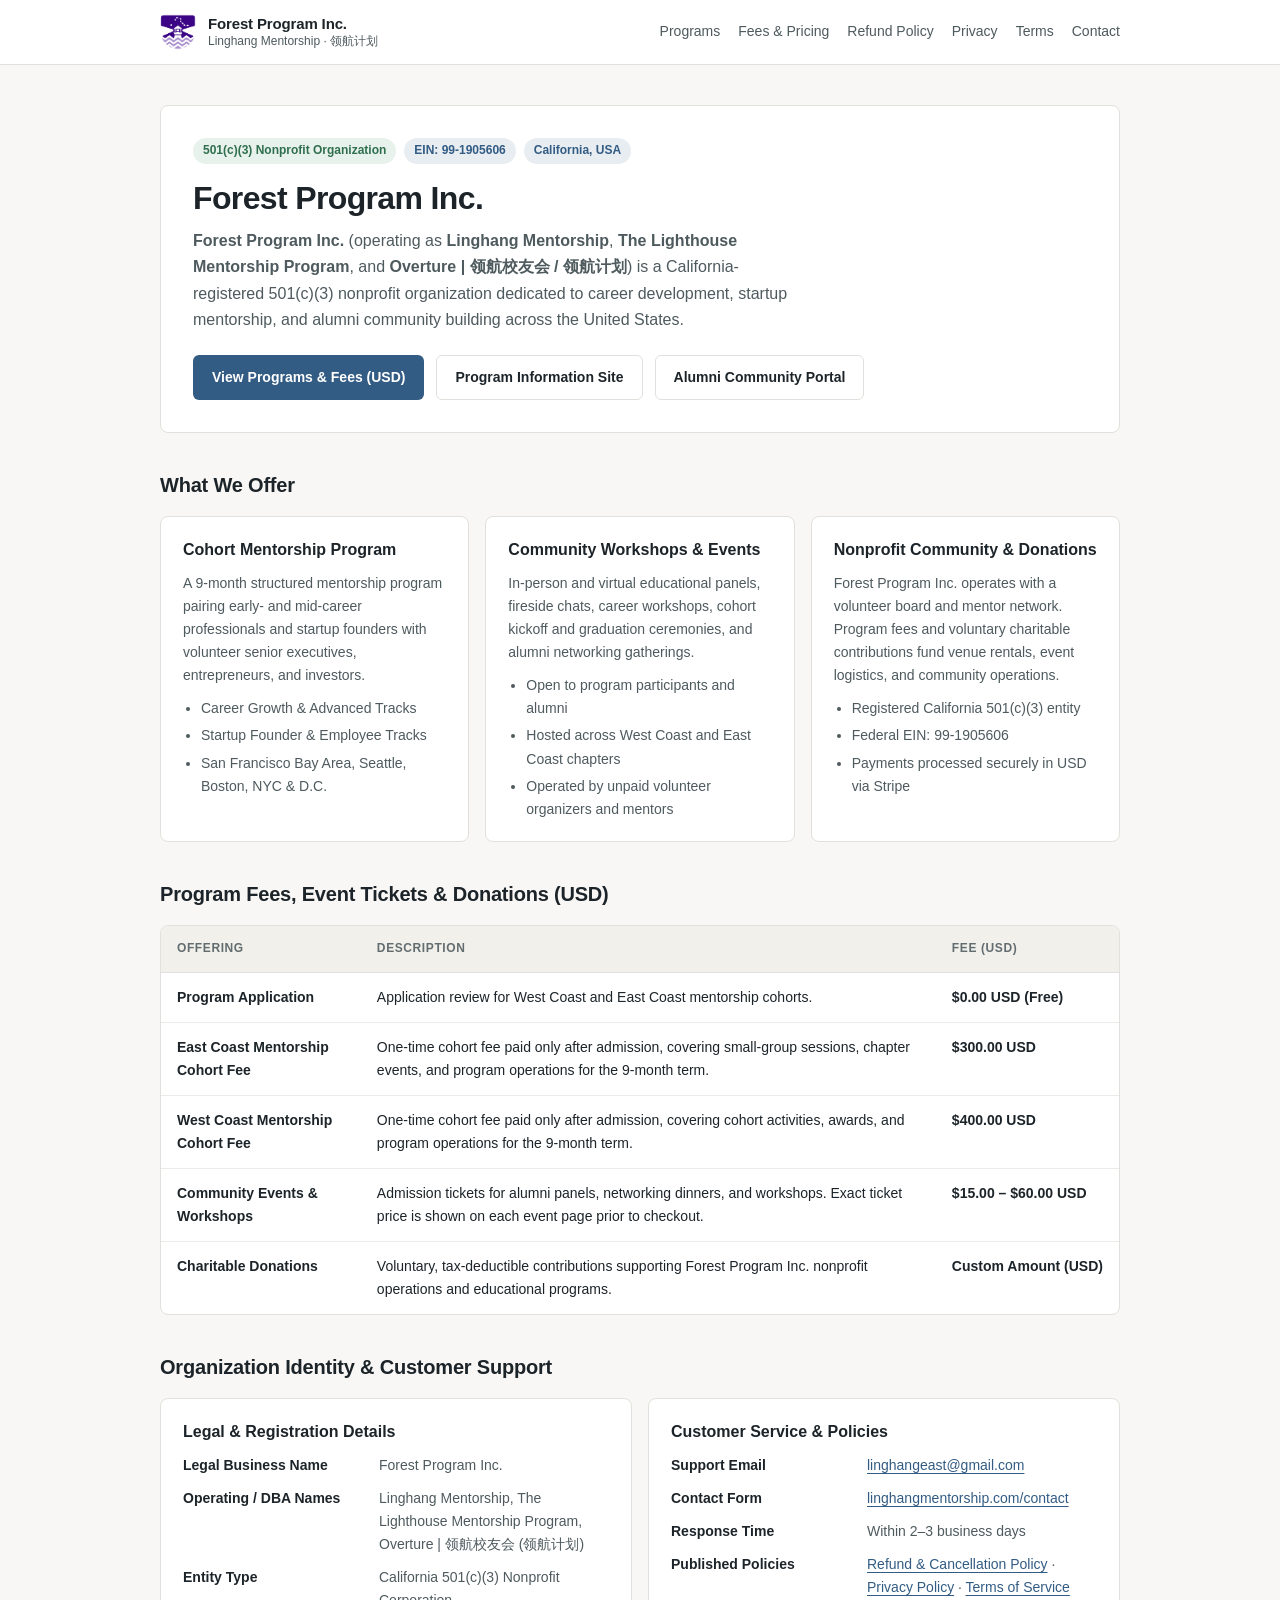
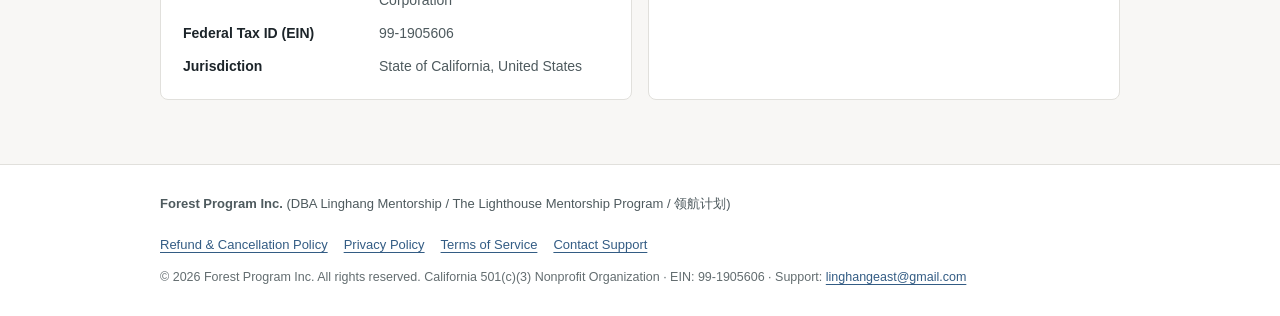
==== index.html @ e6469008 "feat: add public organization website for Stripe verification" ====
<!doctype html>
<html lang="en">
  <head>
    <meta charset="UTF-8" />
    <meta name="viewport" content="width=device-width, initial-scale=1.0" />
    <title>Forest Program Inc. (Linghang Mentorship / 领航计划) — Official Organization Page</title>
    <meta
      name="description"
      content="Forest Program Inc. (DBA Linghang Mentorship / The Lighthouse Mentorship Program / Overture) is a California-registered 501(c)(3) nonprofit organization (EIN: 99-1905606) providing career mentorship programs, educational workshops, and alumni community events."
    />
    <meta name="theme-color" content="#335C84" />
    <link rel="icon" type="image/png" href="assets/lh-web-logo.png" />
    <link rel="stylesheet" href="styles.css" />
  </head>
  <body>
    <header class="site-header">
      <div class="container header-inner">
        <a class="brand" href="index.html" aria-label="Forest Program Inc. Home">
          <img src="assets/lh-web-logo.png" alt="Forest Program Inc. / Linghang Mentorship logo" width="36" height="36" />
          <span class="brand-text">
            <span class="brand-legal">Forest Program Inc.</span>
            <span class="brand-dba">Linghang Mentorship · 领航计划</span>
          </span>
        </a>
        <nav class="site-nav" aria-label="Primary navigation">
          <a href="#programs">Programs</a>
          <a href="#pricing">Fees &amp; Pricing</a>
          <a href="refund.html">Refund Policy</a>
          <a href="privacy.html">Privacy</a>
          <a href="terms.html">Terms</a>
          <a href="#contact">Contact</a>
        </nav>
      </div>
    </header>

    <main class="container">
      <section class="hero" aria-labelledby="hero-title">
        <div class="badge-row">
          <span class="badge verified">501(c)(3) Nonprofit Organization</span>
          <span class="badge">EIN: 99-1905606</span>
          <span class="badge">California, USA</span>
        </div>
        <h1 id="hero-title">Forest Program Inc.</h1>
        <p class="lead">
          <strong>Forest Program Inc.</strong> (operating as <strong>Linghang Mentorship</strong>,
          <strong>The Lighthouse Mentorship Program</strong>, and <strong>Overture | 领航校友会 / 领航计划</strong>) is a
          California-registered 501(c)(3) nonprofit organization dedicated to career development, startup mentorship, and
          alumni community building across the United States.
        </p>
        <div class="actions">
          <a class="button button-primary" href="#pricing">View Programs &amp; Fees (USD)</a>
          <a class="button button-secondary" href="https://www.linghangmentorship.com/" target="_blank" rel="noopener noreferrer">
            Program Information Site
          </a>
          <a class="button button-secondary" href="https://app.linghangmentorship.org/" target="_blank" rel="noopener noreferrer">
            Alumni Community Portal
          </a>
        </div>
      </section>

      <section class="section" id="programs" aria-labelledby="programs-title">
        <h2 class="section-title" id="programs-title">What We Offer</h2>
        <div class="grid-3">
          <article class="card">
            <h3>Cohort Mentorship Program</h3>
            <p>
              A 9-month structured mentorship program pairing early- and mid-career professionals and startup founders
              with volunteer senior executives, entrepreneurs, and investors.
            </p>
            <ul>
              <li>Career Growth &amp; Advanced Tracks</li>
              <li>Startup Founder &amp; Employee Tracks</li>
              <li>San Francisco Bay Area, Seattle, Boston, NYC &amp; D.C.</li>
            </ul>
          </article>

          <article class="card">
            <h3>Community Workshops &amp; Events</h3>
            <p>
              In-person and virtual educational panels, fireside chats, career workshops, cohort kickoff and graduation
              ceremonies, and alumni networking gatherings.
            </p>
            <ul>
              <li>Open to program participants and alumni</li>
              <li>Hosted across West Coast and East Coast chapters</li>
              <li>Operated by unpaid volunteer organizers and mentors</li>
            </ul>
          </article>

          <article class="card">
            <h3>Nonprofit Community &amp; Donations</h3>
            <p>
              Forest Program Inc. operates with a volunteer board and mentor network. Program fees and voluntary
              charitable contributions fund venue rentals, event logistics, and community operations.
            </p>
            <ul>
              <li>Registered California 501(c)(3) entity</li>
              <li>Federal EIN: 99-1905606</li>
              <li>Payments processed securely in USD via Stripe</li>
            </ul>
          </article>
        </div>
      </section>

      <section class="section" id="pricing" aria-labelledby="pricing-title">
        <h2 class="section-title" id="pricing-title">Program Fees, Event Tickets &amp; Donations (USD)</h2>
        <div class="table-wrap">
          <table>
            <thead>
              <tr>
                <th scope="col">Offering</th>
                <th scope="col">Description</th>
                <th scope="col">Fee (USD)</th>
              </tr>
            </thead>
            <tbody>
              <tr>
                <td><strong>Program Application</strong></td>
                <td>Application review for West Coast and East Coast mentorship cohorts.</td>
                <td class="price">$0.00 USD (Free)</td>
              </tr>
              <tr>
                <td><strong>East Coast Mentorship Cohort Fee</strong></td>
                <td>
                  One-time cohort fee paid only after admission, covering small-group sessions, chapter events, and
                  program operations for the 9-month term.
                </td>
                <td class="price">$300.00 USD</td>
              </tr>
              <tr>
                <td><strong>West Coast Mentorship Cohort Fee</strong></td>
                <td>
                  One-time cohort fee paid only after admission, covering cohort activities, awards, and program
                  operations for the 9-month term.
                </td>
                <td class="price">$400.00 USD</td>
              </tr>
              <tr>
                <td><strong>Community Events &amp; Workshops</strong></td>
                <td>
                  Admission tickets for alumni panels, networking dinners, and workshops. Exact ticket price is shown
                  on each event page prior to checkout.
                </td>
                <td class="price">$15.00 – $60.00 USD</td>
              </tr>
              <tr>
                <td><strong>Charitable Donations</strong></td>
                <td>
                  Voluntary, tax-deductible contributions supporting Forest Program Inc. nonprofit operations and
                  educational programs.
                </td>
                <td class="price">Custom Amount (USD)</td>
              </tr>
            </tbody>
          </table>
        </div>
      </section>

      <section class="section" id="contact" aria-labelledby="contact-title">
        <h2 class="section-title" id="contact-title">Organization Identity &amp; Customer Support</h2>
        <div class="grid-2">
          <div class="card">
            <h3>Legal &amp; Registration Details</h3>
            <dl class="meta-list">
              <dt>Legal Business Name</dt>
              <dd>Forest Program Inc.</dd>

              <dt>Operating / DBA Names</dt>
              <dd>Linghang Mentorship, The Lighthouse Mentorship Program, Overture | 领航校友会 (领航计划)</dd>

              <dt>Entity Type</dt>
              <dd>California 501(c)(3) Nonprofit Corporation</dd>

              <dt>Federal Tax ID (EIN)</dt>
              <dd>99-1905606</dd>

              <dt>Jurisdiction</dt>
              <dd>State of California, United States</dd>
            </dl>
          </div>

          <div class="card">
            <h3>Customer Service &amp; Policies</h3>
            <dl class="meta-list">
              <dt>Support Email</dt>
              <dd><a href="mailto:linghangeast@gmail.com">linghangeast@gmail.com</a></dd>

              <dt>Contact Form</dt>
              <dd>
                <a href="https://www.linghangmentorship.com/contact" target="_blank" rel="noopener noreferrer">
                  linghangmentorship.com/contact
                </a>
              </dd>

              <dt>Response Time</dt>
              <dd>Within 2–3 business days</dd>

              <dt>Published Policies</dt>
              <dd>
                <a href="refund.html">Refund &amp; Cancellation Policy</a> ·
                <a href="privacy.html">Privacy Policy</a> ·
                <a href="terms.html">Terms of Service</a>
              </dd>
            </dl>
          </div>
        </div>
      </section>
    </main>

    <footer class="site-footer">
      <div class="container footer-inner">
        <div class="footer-top">
          <div>
            <strong>Forest Program Inc.</strong> (DBA Linghang Mentorship / The Lighthouse Mentorship Program / 领航计划)
          </div>
          <nav class="footer-links" aria-label="Legal and policy links">
            <a href="refund.html">Refund &amp; Cancellation Policy</a>
            <a href="privacy.html">Privacy Policy</a>
            <a href="terms.html">Terms of Service</a>
            <a href="index.html#contact">Contact Support</a>
          </nav>
        </div>
        <div class="footer-legal">
          &copy; 2026 Forest Program Inc. All rights reserved. California 501(c)(3) Nonprofit Organization · EIN: 99-1905606
          · Support: <a href="mailto:linghangeast@gmail.com">linghangeast@gmail.com</a>
        </div>
      </div>
    </footer>
  </body>
</html>
---- styles.css ----
:root {
  --bg: #f8f7f5;
  --surface: #ffffff;
  --surface-sunken: #f1f0eb;
  --border: #e1e0dc;
  --border-soft: #ecebe7;
  --text: #1c2429;
  --text-soft: #4e5a5e;
  --text-faint: #636d70;
  --text-on-fill: #ffffff;
  --brand: #335c84;
  --brand-hover: #294d70;
  --brand-tint: #e8edf2;
  --verified: #2f6f4e;
  --verified-tint: #e8f2ec;
  --radius: 8px;
  --max-width: 960px;
}

*,
*::before,
*::after {
  box-sizing: border-box;
}

html {
  scroll-behavior: smooth;
}

body {
  margin: 0;
  background: var(--bg);
  color: var(--text);
  font-family: -apple-system, BlinkMacSystemFont, "Segoe UI", Roboto, "Helvetica Neue", Arial, "PingFang SC", "Noto Sans SC", sans-serif;
  font-size: 15px;
  line-height: 1.65;
  -webkit-font-smoothing: antialiased;
}

a {
  color: var(--brand);
  text-decoration: underline;
  text-underline-offset: 3px;
}

a:hover {
  color: var(--brand-hover);
}

a:focus-visible,
button:focus-visible {
  outline: 2px solid var(--brand);
  outline-offset: 2px;
}

.container {
  width: min(var(--max-width), 100% - 32px);
  margin-inline: auto;
}

/* Header */
.site-header {
  background: var(--surface);
  border-bottom: 1px solid var(--border);
  position: sticky;
  top: 0;
  z-index: 10;
}

.header-inner {
  display: flex;
  align-items: center;
  justify-content: space-between;
  gap: 20px;
  min-height: 64px;
  flex-wrap: wrap;
  padding-block: 10px;
}

.brand {
  display: inline-flex;
  align-items: center;
  gap: 12px;
  text-decoration: none;
  color: var(--text);
}

.brand img {
  width: 36px;
  height: 36px;
  border-radius: 6px;
  display: block;
}

.brand-text {
  display: flex;
  flex-direction: column;
  line-height: 1.25;
}

.brand-legal {
  font-weight: 700;
  font-size: 15px;
  letter-spacing: -0.01em;
}

.brand-dba {
  font-size: 12px;
  color: var(--text-soft);
}

.site-nav {
  display: flex;
  align-items: center;
  gap: 18px;
  flex-wrap: wrap;
}

.site-nav a {
  text-decoration: none;
  color: var(--text-soft);
  font-size: 14px;
  font-weight: 500;
}

.site-nav a:hover,
.site-nav a[aria-current="page"] {
  color: var(--brand);
}

/* Main */
main {
  padding-block: 40px 64px;
}

.hero {
  background: var(--surface);
  border: 1px solid var(--border);
  border-radius: var(--radius);
  padding: 32px;
  margin-bottom: 32px;
}

.badge-row {
  display: flex;
  flex-wrap: wrap;
  gap: 8px;
  margin-bottom: 14px;
}

.badge {
  display: inline-flex;
  align-items: center;
  padding: 3px 10px;
  border-radius: 999px;
  font-size: 12px;
  font-weight: 600;
  background: var(--brand-tint);
  color: var(--brand);
}

.badge.verified {
  background: var(--verified-tint);
  color: var(--verified);
}

h1 {
  margin: 0 0 10px;
  font-size: clamp(24px, 3.2vw, 32px);
  line-height: 1.25;
  letter-spacing: -0.02em;
}

.lead {
  margin: 0 0 22px;
  font-size: 16px;
  color: var(--text-soft);
  max-width: 68ch;
}

.actions {
  display: flex;
  flex-wrap: wrap;
  gap: 12px;
}

.button {
  display: inline-flex;
  align-items: center;
  justify-content: center;
  padding: 10px 18px;
  border-radius: 6px;
  font-size: 14px;
  font-weight: 600;
  text-decoration: none;
  border: 1px solid transparent;
}

.button-primary {
  background: var(--brand);
  color: var(--text-on-fill);
}

.button-primary:hover {
  background: var(--brand-hover);
  color: var(--text-on-fill);
}

.button-secondary {
  background: var(--surface);
  border-color: var(--border);
  color: var(--text);
}

.button-secondary:hover {
  border-color: var(--brand);
  color: var(--brand);
}

/* Sections */
.section {
  margin-top: 36px;
}

.section-title {
  margin: 0 0 14px;
  font-size: 20px;
  letter-spacing: -0.01em;
}

.grid-3 {
  display: grid;
  grid-template-columns: repeat(3, minmax(0, 1fr));
  gap: 16px;
}

.grid-2 {
  display: grid;
  grid-template-columns: repeat(2, minmax(0, 1fr));
  gap: 16px;
}

.card {
  background: var(--surface);
  border: 1px solid var(--border);
  border-radius: var(--radius);
  padding: 20px 22px;
}

.card h3 {
  margin: 0 0 8px;
  font-size: 16px;
}

.card p {
  margin: 0;
  color: var(--text-soft);
  font-size: 14px;
}

.card ul {
  margin: 10px 0 0;
  padding-left: 18px;
  color: var(--text-soft);
  font-size: 14px;
}

.card li + li {
  margin-top: 4px;
}

/* Table */
.table-wrap {
  background: var(--surface);
  border: 1px solid var(--border);
  border-radius: var(--radius);
  overflow-x: auto;
}

table {
  width: 100%;
  border-collapse: collapse;
  font-size: 14px;
}

th,
td {
  padding: 13px 16px;
  text-align: left;
  vertical-align: top;
  border-bottom: 1px solid var(--border-soft);
}

th {
  font-size: 12px;
  font-weight: 700;
  text-transform: uppercase;
  letter-spacing: 0.05em;
  color: var(--text-faint);
  background: var(--surface-sunken);
  border-bottom: 1px solid var(--border);
}

tr:last-child td {
  border-bottom: none;
}

.price {
  font-weight: 600;
  white-space: nowrap;
  color: var(--text);
}

/* Key-Value Contact / Entity Card */
.meta-list {
  display: grid;
  grid-template-columns: 180px 1fr;
  gap: 10px 16px;
  margin: 0;
}

.meta-list dt {
  font-weight: 600;
  color: var(--text);
  font-size: 14px;
}

.meta-list dd {
  margin: 0;
  color: var(--text-soft);
  font-size: 14px;
}

/* Policy Document Pages */
.doc-article {
  background: var(--surface);
  border: 1px solid var(--border);
  border-radius: var(--radius);
  padding: 32px;
}

.doc-meta {
  font-size: 13px;
  color: var(--text-faint);
  margin: 0 0 24px;
  padding-bottom: 16px;
  border-bottom: 1px solid var(--border-soft);
}

.doc-article h2 {
  margin: 26px 0 8px;
  font-size: 18px;
}

.doc-article p,
.doc-article ul {
  margin: 0 0 12px;
  color: var(--text-soft);
}

.doc-article ul {
  padding-left: 20px;
}

.doc-article li + li {
  margin-top: 6px;
}

/* Footer */
.site-footer {
  border-top: 1px solid var(--border);
  background: var(--surface);
  padding-block: 28px;
  font-size: 13px;
  color: var(--text-soft);
}

.footer-inner {
  display: flex;
  flex-direction: column;
  gap: 12px;
}

.footer-top {
  display: flex;
  justify-content: space-between;
  align-items: flex-start;
  gap: 20px;
  flex-wrap: wrap;
}

.footer-links {
  display: flex;
  flex-wrap: wrap;
  gap: 16px;
}

.footer-legal {
  color: var(--text-faint);
  font-size: 12.5px;
}

@media (max-width: 760px) {
  .grid-3,
  .grid-2 {
    grid-template-columns: 1fr;
  }

  .hero,
  .doc-article {
    padding: 22px;
  }

  .meta-list {
    grid-template-columns: 1fr;
    gap: 4px;
  }

  .meta-list dt {
    margin-top: 10px;
  }
}
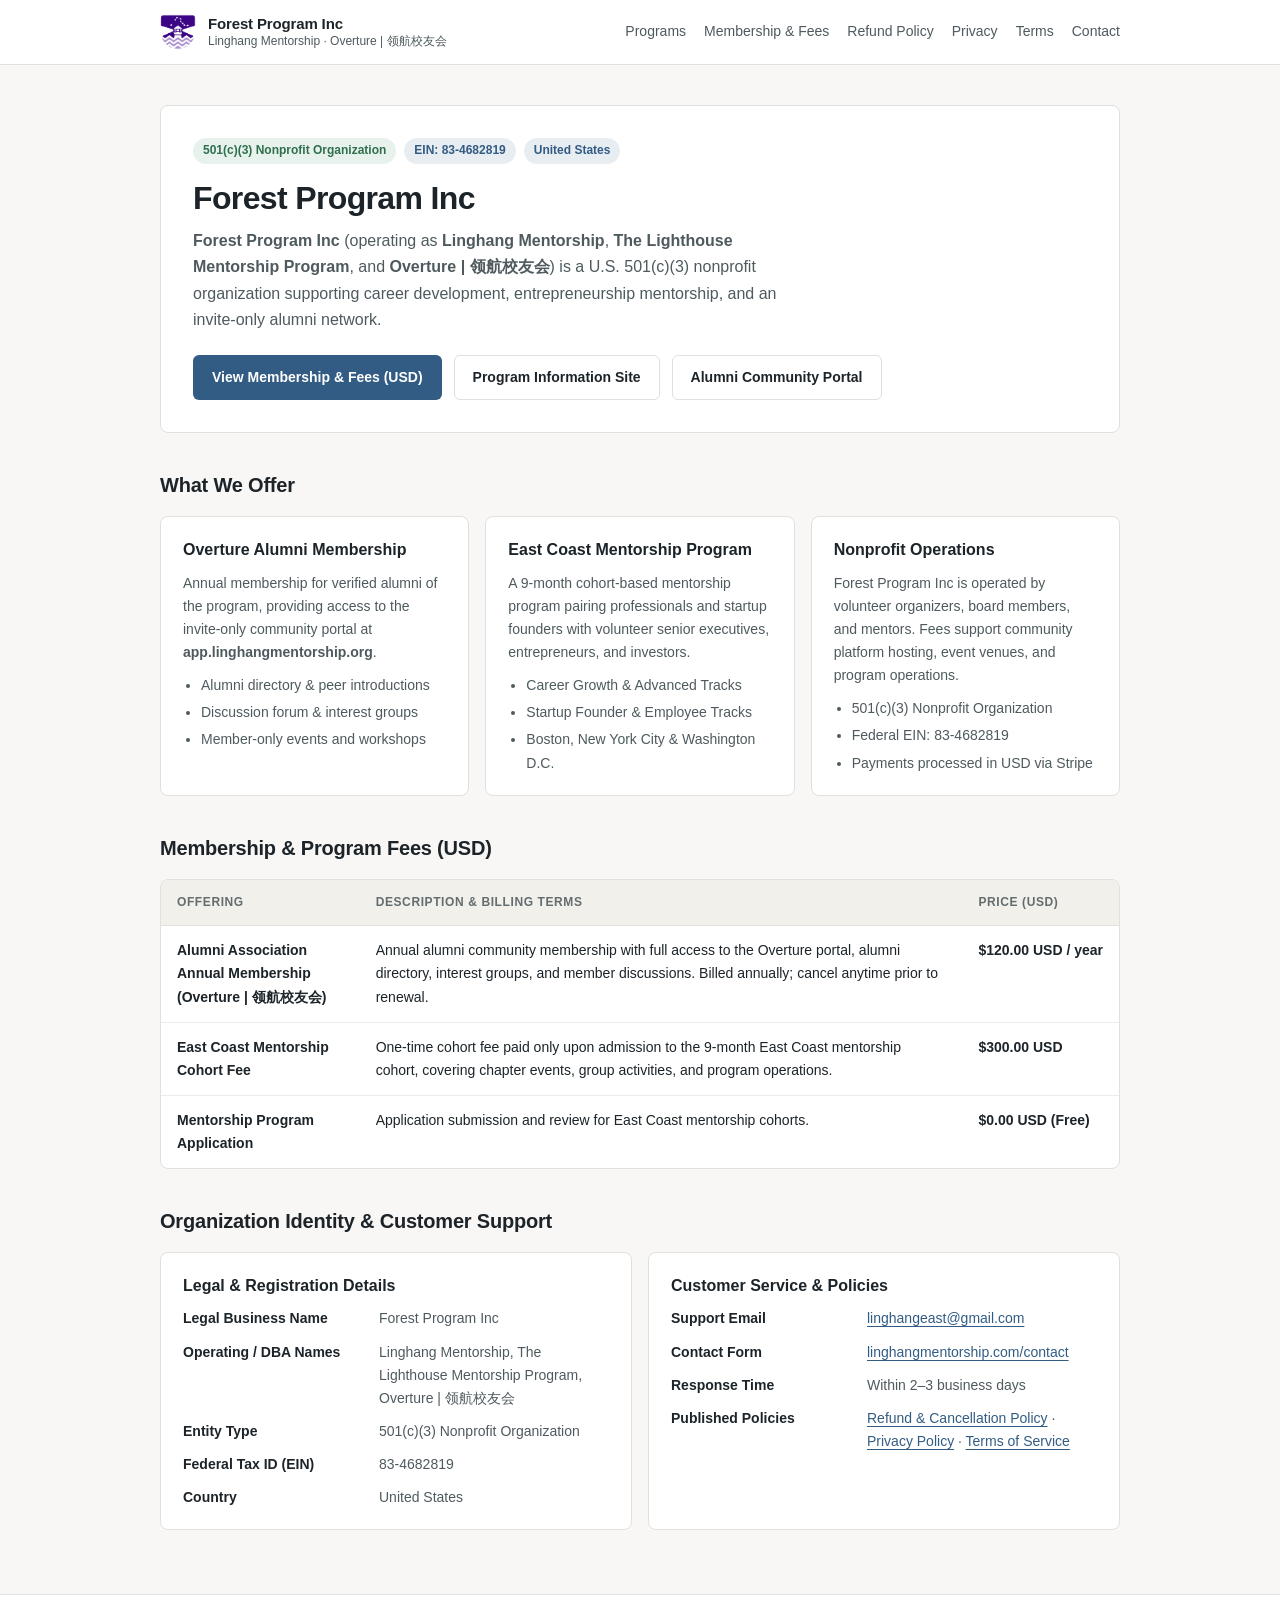
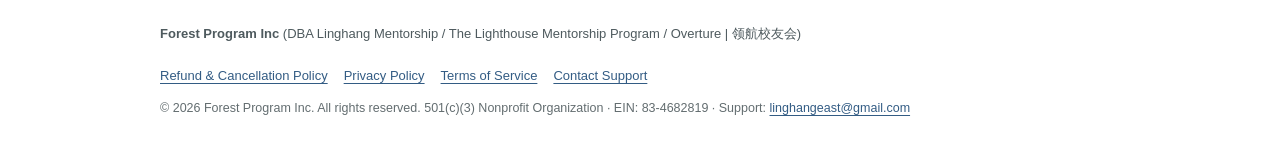
==== commit 5631736b: "fix: update entity EIN, alumni membership fee, and Stripe disclosures" ====
--- a/index.html
+++ b/index.html
@@ -3,10 +3,10 @@
   <head>
     <meta charset="UTF-8" />
     <meta name="viewport" content="width=device-width, initial-scale=1.0" />
-    <title>Forest Program Inc. (Linghang Mentorship / 领航计划) — Official Organization Page</title>
+    <title>Forest Program Inc (Linghang Mentorship / Overture | 领航校友会) — Official Organization Page</title>
     <meta
       name="description"
-      content="Forest Program Inc. (DBA Linghang Mentorship / The Lighthouse Mentorship Program / Overture) is a California-registered 501(c)(3) nonprofit organization (EIN: 99-1905606) providing career mentorship programs, educational workshops, and alumni community events."
+      content="Forest Program Inc (EIN: 83-4682819) is a U.S. 501(c)(3) nonprofit organization operating Linghang Mentorship and Overture | 领航校友会, providing alumni community membership, career mentorship, and educational events."
     />
     <meta name="theme-color" content="#335C84" />
     <link rel="icon" type="image/png" href="assets/lh-web-logo.png" />
@@ -15,16 +15,16 @@
   <body>
     <header class="site-header">
       <div class="container header-inner">
-        <a class="brand" href="index.html" aria-label="Forest Program Inc. Home">
-          <img src="assets/lh-web-logo.png" alt="Forest Program Inc. / Linghang Mentorship logo" width="36" height="36" />
+        <a class="brand" href="index.html" aria-label="Forest Program Inc Home">
+          <img src="assets/lh-web-logo.png" alt="Forest Program Inc / Linghang Mentorship logo" width="36" height="36" />
           <span class="brand-text">
-            <span class="brand-legal">Forest Program Inc.</span>
-            <span class="brand-dba">Linghang Mentorship · 领航计划</span>
+            <span class="brand-legal">Forest Program Inc</span>
+            <span class="brand-dba">Linghang Mentorship · Overture | 领航校友会</span>
           </span>
         </a>
         <nav class="site-nav" aria-label="Primary navigation">
           <a href="#programs">Programs</a>
-          <a href="#pricing">Fees &amp; Pricing</a>
+          <a href="#pricing">Membership &amp; Fees</a>
           <a href="refund.html">Refund Policy</a>
           <a href="privacy.html">Privacy</a>
           <a href="terms.html">Terms</a>
@@ -37,18 +37,18 @@
       <section class="hero" aria-labelledby="hero-title">
         <div class="badge-row">
           <span class="badge verified">501(c)(3) Nonprofit Organization</span>
-          <span class="badge">EIN: 99-1905606</span>
-          <span class="badge">California, USA</span>
-        </div>
-        <h1 id="hero-title">Forest Program Inc.</h1>
+          <span class="badge">EIN: 83-4682819</span>
+          <span class="badge">United States</span>
+        </div>
+        <h1 id="hero-title">Forest Program Inc</h1>
         <p class="lead">
-          <strong>Forest Program Inc.</strong> (operating as <strong>Linghang Mentorship</strong>,
-          <strong>The Lighthouse Mentorship Program</strong>, and <strong>Overture | 领航校友会 / 领航计划</strong>) is a
-          California-registered 501(c)(3) nonprofit organization dedicated to career development, startup mentorship, and
-          alumni community building across the United States.
+          <strong>Forest Program Inc</strong> (operating as <strong>Linghang Mentorship</strong>,
+          <strong>The Lighthouse Mentorship Program</strong>, and <strong>Overture | 领航校友会</strong>) is a U.S.
+          501(c)(3) nonprofit organization supporting career development, entrepreneurship mentorship, and an
+          invite-only alumni network.
         </p>
         <div class="actions">
-          <a class="button button-primary" href="#pricing">View Programs &amp; Fees (USD)</a>
+          <a class="button button-primary" href="#pricing">View Membership &amp; Fees (USD)</a>
           <a class="button button-secondary" href="https://www.linghangmentorship.com/" target="_blank" rel="noopener noreferrer">
             Program Information Site
           </a>
@@ -62,94 +62,78 @@
         <h2 class="section-title" id="programs-title">What We Offer</h2>
         <div class="grid-3">
           <article class="card">
-            <h3>Cohort Mentorship Program</h3>
+            <h3>Overture Alumni Membership</h3>
             <p>
-              A 9-month structured mentorship program pairing early- and mid-career professionals and startup founders
-              with volunteer senior executives, entrepreneurs, and investors.
+              Annual membership for verified alumni of the program, providing access to the invite-only community portal
+              at <strong>app.linghangmentorship.org</strong>.
+            </p>
+            <ul>
+              <li>Alumni directory &amp; peer introductions</li>
+              <li>Discussion forum &amp; interest groups</li>
+              <li>Member-only events and workshops</li>
+            </ul>
+          </article>
+
+          <article class="card">
+            <h3>East Coast Mentorship Program</h3>
+            <p>
+              A 9-month cohort-based mentorship program pairing professionals and startup founders with volunteer senior
+              executives, entrepreneurs, and investors.
             </p>
             <ul>
               <li>Career Growth &amp; Advanced Tracks</li>
               <li>Startup Founder &amp; Employee Tracks</li>
-              <li>San Francisco Bay Area, Seattle, Boston, NYC &amp; D.C.</li>
+              <li>Boston, New York City &amp; Washington D.C.</li>
             </ul>
           </article>
 
           <article class="card">
-            <h3>Community Workshops &amp; Events</h3>
+            <h3>Nonprofit Operations</h3>
             <p>
-              In-person and virtual educational panels, fireside chats, career workshops, cohort kickoff and graduation
-              ceremonies, and alumni networking gatherings.
+              Forest Program Inc is operated by volunteer organizers, board members, and mentors. Fees support community
+              platform hosting, event venues, and program operations.
             </p>
             <ul>
-              <li>Open to program participants and alumni</li>
-              <li>Hosted across West Coast and East Coast chapters</li>
-              <li>Operated by unpaid volunteer organizers and mentors</li>
+              <li>501(c)(3) Nonprofit Organization</li>
+              <li>Federal EIN: 83-4682819</li>
+              <li>Payments processed in USD via Stripe</li>
             </ul>
           </article>
-
-          <article class="card">
-            <h3>Nonprofit Community &amp; Donations</h3>
-            <p>
-              Forest Program Inc. operates with a volunteer board and mentor network. Program fees and voluntary
-              charitable contributions fund venue rentals, event logistics, and community operations.
-            </p>
-            <ul>
-              <li>Registered California 501(c)(3) entity</li>
-              <li>Federal EIN: 99-1905606</li>
-              <li>Payments processed securely in USD via Stripe</li>
-            </ul>
-          </article>
         </div>
       </section>
 
       <section class="section" id="pricing" aria-labelledby="pricing-title">
-        <h2 class="section-title" id="pricing-title">Program Fees, Event Tickets &amp; Donations (USD)</h2>
+        <h2 class="section-title" id="pricing-title">Membership &amp; Program Fees (USD)</h2>
         <div class="table-wrap">
           <table>
             <thead>
               <tr>
                 <th scope="col">Offering</th>
-                <th scope="col">Description</th>
-                <th scope="col">Fee (USD)</th>
+                <th scope="col">Description &amp; Billing Terms</th>
+                <th scope="col">Price (USD)</th>
               </tr>
             </thead>
             <tbody>
               <tr>
-                <td><strong>Program Application</strong></td>
-                <td>Application review for West Coast and East Coast mentorship cohorts.</td>
-                <td class="price">$0.00 USD (Free)</td>
+                <td><strong>Alumni Association Annual Membership<br />(Overture | 领航校友会)</strong></td>
+                <td>
+                  Annual alumni community membership with full access to the Overture portal, alumni directory,
+                  interest groups, and member discussions. Billed annually; cancel anytime prior to renewal.
+                </td>
+                <td class="price">$120.00 USD / year</td>
               </tr>
               <tr>
                 <td><strong>East Coast Mentorship Cohort Fee</strong></td>
                 <td>
-                  One-time cohort fee paid only after admission, covering small-group sessions, chapter events, and
-                  program operations for the 9-month term.
+                  One-time cohort fee paid only upon admission to the 9-month East Coast mentorship cohort, covering
+                  chapter events, group activities, and program operations.
                 </td>
                 <td class="price">$300.00 USD</td>
               </tr>
               <tr>
-                <td><strong>West Coast Mentorship Cohort Fee</strong></td>
-                <td>
-                  One-time cohort fee paid only after admission, covering cohort activities, awards, and program
-                  operations for the 9-month term.
-                </td>
-                <td class="price">$400.00 USD</td>
-              </tr>
-              <tr>
-                <td><strong>Community Events &amp; Workshops</strong></td>
-                <td>
-                  Admission tickets for alumni panels, networking dinners, and workshops. Exact ticket price is shown
-                  on each event page prior to checkout.
-                </td>
-                <td class="price">$15.00 – $60.00 USD</td>
-              </tr>
-              <tr>
-                <td><strong>Charitable Donations</strong></td>
-                <td>
-                  Voluntary, tax-deductible contributions supporting Forest Program Inc. nonprofit operations and
-                  educational programs.
-                </td>
-                <td class="price">Custom Amount (USD)</td>
+                <td><strong>Mentorship Program Application</strong></td>
+                <td>Application submission and review for East Coast mentorship cohorts.</td>
+                <td class="price">$0.00 USD (Free)</td>
               </tr>
             </tbody>
           </table>
@@ -163,19 +147,19 @@
             <h3>Legal &amp; Registration Details</h3>
             <dl class="meta-list">
               <dt>Legal Business Name</dt>
-              <dd>Forest Program Inc.</dd>
+              <dd>Forest Program Inc</dd>
 
               <dt>Operating / DBA Names</dt>
-              <dd>Linghang Mentorship, The Lighthouse Mentorship Program, Overture | 领航校友会 (领航计划)</dd>
+              <dd>Linghang Mentorship, The Lighthouse Mentorship Program, Overture | 领航校友会</dd>
 
               <dt>Entity Type</dt>
-              <dd>California 501(c)(3) Nonprofit Corporation</dd>
+              <dd>501(c)(3) Nonprofit Organization</dd>
 
               <dt>Federal Tax ID (EIN)</dt>
-              <dd>99-1905606</dd>
-
-              <dt>Jurisdiction</dt>
-              <dd>State of California, United States</dd>
+              <dd>83-4682819</dd>
+
+              <dt>Country</dt>
+              <dd>United States</dd>
             </dl>
           </div>
 
@@ -211,7 +195,7 @@
       <div class="container footer-inner">
         <div class="footer-top">
           <div>
-            <strong>Forest Program Inc.</strong> (DBA Linghang Mentorship / The Lighthouse Mentorship Program / 领航计划)
+            <strong>Forest Program Inc</strong> (DBA Linghang Mentorship / The Lighthouse Mentorship Program / Overture | 领航校友会)
           </div>
           <nav class="footer-links" aria-label="Legal and policy links">
             <a href="refund.html">Refund &amp; Cancellation Policy</a>
@@ -221,7 +205,7 @@
           </nav>
         </div>
         <div class="footer-legal">
-          &copy; 2026 Forest Program Inc. All rights reserved. California 501(c)(3) Nonprofit Organization · EIN: 99-1905606
+          &copy; 2026 Forest Program Inc. All rights reserved. 501(c)(3) Nonprofit Organization · EIN: 83-4682819
           · Support: <a href="mailto:linghangeast@gmail.com">linghangeast@gmail.com</a>
         </div>
       </div>
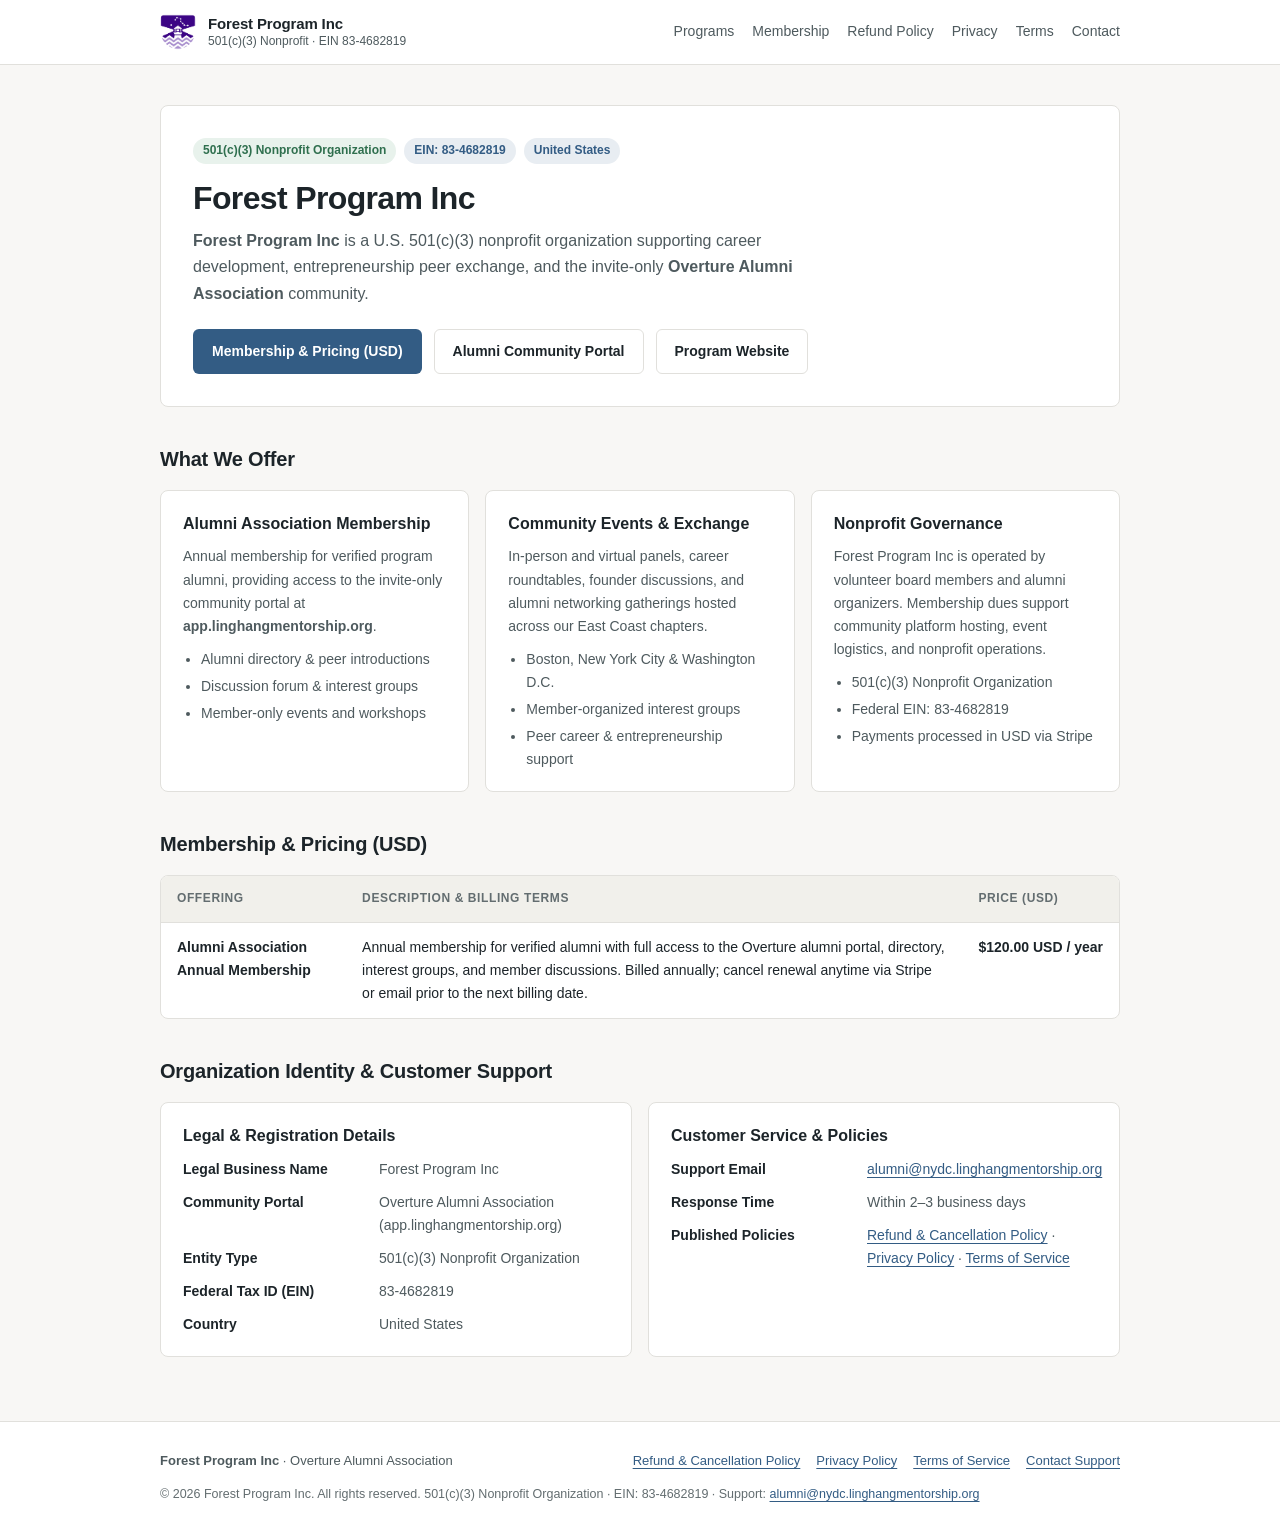
==== commit 02f94bcc: "chore: simplify branding, update contact email, and tighten refund policy for Stripe" ====
--- a/index.html
+++ b/index.html
@@ -3,10 +3,10 @@
   <head>
     <meta charset="UTF-8" />
     <meta name="viewport" content="width=device-width, initial-scale=1.0" />
-    <title>Forest Program Inc (Linghang Mentorship / Overture | 领航校友会) — Official Organization Page</title>
+    <title>Forest Program Inc — Overture Alumni Association</title>
     <meta
       name="description"
-      content="Forest Program Inc (EIN: 83-4682819) is a U.S. 501(c)(3) nonprofit organization operating Linghang Mentorship and Overture | 领航校友会, providing alumni community membership, career mentorship, and educational events."
+      content="Forest Program Inc (EIN: 83-4682819) is a U.S. 501(c)(3) nonprofit organization operating the Overture Alumni Association, providing annual alumni community membership, networking, and member workshops."
     />
     <meta name="theme-color" content="#335C84" />
     <link rel="icon" type="image/png" href="assets/lh-web-logo.png" />
@@ -16,15 +16,15 @@
     <header class="site-header">
       <div class="container header-inner">
         <a class="brand" href="index.html" aria-label="Forest Program Inc Home">
-          <img src="assets/lh-web-logo.png" alt="Forest Program Inc / Linghang Mentorship logo" width="36" height="36" />
+          <img src="assets/lh-web-logo.png" alt="Forest Program Inc logo" width="36" height="36" />
           <span class="brand-text">
             <span class="brand-legal">Forest Program Inc</span>
-            <span class="brand-dba">Linghang Mentorship · Overture | 领航校友会</span>
+            <span class="brand-dba">501(c)(3) Nonprofit · EIN 83-4682819</span>
           </span>
         </a>
         <nav class="site-nav" aria-label="Primary navigation">
           <a href="#programs">Programs</a>
-          <a href="#pricing">Membership &amp; Fees</a>
+          <a href="#pricing">Membership</a>
           <a href="refund.html">Refund Policy</a>
           <a href="privacy.html">Privacy</a>
           <a href="terms.html">Terms</a>
@@ -42,18 +42,16 @@
         </div>
         <h1 id="hero-title">Forest Program Inc</h1>
         <p class="lead">
-          <strong>Forest Program Inc</strong> (operating as <strong>Linghang Mentorship</strong>,
-          <strong>The Lighthouse Mentorship Program</strong>, and <strong>Overture | 领航校友会</strong>) is a U.S.
-          501(c)(3) nonprofit organization supporting career development, entrepreneurship mentorship, and an
-          invite-only alumni network.
+          <strong>Forest Program Inc</strong> is a U.S. 501(c)(3) nonprofit organization supporting career development,
+          entrepreneurship peer exchange, and the invite-only <strong>Overture Alumni Association</strong> community.
         </p>
         <div class="actions">
-          <a class="button button-primary" href="#pricing">View Membership &amp; Fees (USD)</a>
-          <a class="button button-secondary" href="https://www.linghangmentorship.com/" target="_blank" rel="noopener noreferrer">
-            Program Information Site
-          </a>
+          <a class="button button-primary" href="#pricing">Membership &amp; Pricing (USD)</a>
           <a class="button button-secondary" href="https://app.linghangmentorship.org/" target="_blank" rel="noopener noreferrer">
             Alumni Community Portal
+          </a>
+          <a class="button button-secondary" href="https://www.linghangmentorship.com/" target="_blank" rel="noopener noreferrer">
+            Program Website
           </a>
         </div>
       </section>
@@ -62,10 +60,10 @@
         <h2 class="section-title" id="programs-title">What We Offer</h2>
         <div class="grid-3">
           <article class="card">
-            <h3>Overture Alumni Membership</h3>
+            <h3>Alumni Association Membership</h3>
             <p>
-              Annual membership for verified alumni of the program, providing access to the invite-only community portal
-              at <strong>app.linghangmentorship.org</strong>.
+              Annual membership for verified program alumni, providing access to the invite-only community portal at
+              <strong>app.linghangmentorship.org</strong>.
             </p>
             <ul>
               <li>Alumni directory &amp; peer introductions</li>
@@ -75,23 +73,23 @@
           </article>
 
           <article class="card">
-            <h3>East Coast Mentorship Program</h3>
+            <h3>Community Events &amp; Exchange</h3>
             <p>
-              A 9-month cohort-based mentorship program pairing professionals and startup founders with volunteer senior
-              executives, entrepreneurs, and investors.
+              In-person and virtual panels, career roundtables, founder discussions, and alumni networking gatherings
+              hosted across our East Coast chapters.
             </p>
             <ul>
-              <li>Career Growth &amp; Advanced Tracks</li>
-              <li>Startup Founder &amp; Employee Tracks</li>
               <li>Boston, New York City &amp; Washington D.C.</li>
+              <li>Member-organized interest groups</li>
+              <li>Peer career &amp; entrepreneurship support</li>
             </ul>
           </article>
 
           <article class="card">
-            <h3>Nonprofit Operations</h3>
+            <h3>Nonprofit Governance</h3>
             <p>
-              Forest Program Inc is operated by volunteer organizers, board members, and mentors. Fees support community
-              platform hosting, event venues, and program operations.
+              Forest Program Inc is operated by volunteer board members and alumni organizers. Membership dues support
+              community platform hosting, event logistics, and nonprofit operations.
             </p>
             <ul>
               <li>501(c)(3) Nonprofit Organization</li>
@@ -103,7 +101,7 @@
       </section>
 
       <section class="section" id="pricing" aria-labelledby="pricing-title">
-        <h2 class="section-title" id="pricing-title">Membership &amp; Program Fees (USD)</h2>
+        <h2 class="section-title" id="pricing-title">Membership &amp; Pricing (USD)</h2>
         <div class="table-wrap">
           <table>
             <thead>
@@ -115,25 +113,13 @@
             </thead>
             <tbody>
               <tr>
-                <td><strong>Alumni Association Annual Membership<br />(Overture | 领航校友会)</strong></td>
+                <td><strong>Alumni Association Annual Membership</strong></td>
                 <td>
-                  Annual alumni community membership with full access to the Overture portal, alumni directory,
-                  interest groups, and member discussions. Billed annually; cancel anytime prior to renewal.
+                  Annual membership for verified alumni with full access to the Overture alumni portal, directory,
+                  interest groups, and member discussions. Billed annually; cancel renewal anytime via Stripe or email
+                  prior to the next billing date.
                 </td>
                 <td class="price">$120.00 USD / year</td>
-              </tr>
-              <tr>
-                <td><strong>East Coast Mentorship Cohort Fee</strong></td>
-                <td>
-                  One-time cohort fee paid only upon admission to the 9-month East Coast mentorship cohort, covering
-                  chapter events, group activities, and program operations.
-                </td>
-                <td class="price">$300.00 USD</td>
-              </tr>
-              <tr>
-                <td><strong>Mentorship Program Application</strong></td>
-                <td>Application submission and review for East Coast mentorship cohorts.</td>
-                <td class="price">$0.00 USD (Free)</td>
               </tr>
             </tbody>
           </table>
@@ -149,8 +135,8 @@
               <dt>Legal Business Name</dt>
               <dd>Forest Program Inc</dd>
 
-              <dt>Operating / DBA Names</dt>
-              <dd>Linghang Mentorship, The Lighthouse Mentorship Program, Overture | 领航校友会</dd>
+              <dt>Community Portal</dt>
+              <dd>Overture Alumni Association (app.linghangmentorship.org)</dd>
 
               <dt>Entity Type</dt>
               <dd>501(c)(3) Nonprofit Organization</dd>
@@ -167,14 +153,7 @@
             <h3>Customer Service &amp; Policies</h3>
             <dl class="meta-list">
               <dt>Support Email</dt>
-              <dd><a href="mailto:linghangeast@gmail.com">linghangeast@gmail.com</a></dd>
-
-              <dt>Contact Form</dt>
-              <dd>
-                <a href="https://www.linghangmentorship.com/contact" target="_blank" rel="noopener noreferrer">
-                  linghangmentorship.com/contact
-                </a>
-              </dd>
+              <dd><a href="mailto:alumni@nydc.linghangmentorship.org">alumni@nydc.linghangmentorship.org</a></dd>
 
               <dt>Response Time</dt>
               <dd>Within 2–3 business days</dd>
@@ -194,9 +173,7 @@
     <footer class="site-footer">
       <div class="container footer-inner">
         <div class="footer-top">
-          <div>
-            <strong>Forest Program Inc</strong> (DBA Linghang Mentorship / The Lighthouse Mentorship Program / Overture | 领航校友会)
-          </div>
+          <div><strong>Forest Program Inc</strong> · Overture Alumni Association</div>
           <nav class="footer-links" aria-label="Legal and policy links">
             <a href="refund.html">Refund &amp; Cancellation Policy</a>
             <a href="privacy.html">Privacy Policy</a>
@@ -205,8 +182,8 @@
           </nav>
         </div>
         <div class="footer-legal">
-          &copy; 2026 Forest Program Inc. All rights reserved. 501(c)(3) Nonprofit Organization · EIN: 83-4682819
-          · Support: <a href="mailto:linghangeast@gmail.com">linghangeast@gmail.com</a>
+          &copy; 2026 Forest Program Inc. All rights reserved. 501(c)(3) Nonprofit Organization · EIN: 83-4682819 ·
+          Support: <a href="mailto:alumni@nydc.linghangmentorship.org">alumni@nydc.linghangmentorship.org</a>
         </div>
       </div>
     </footer>
